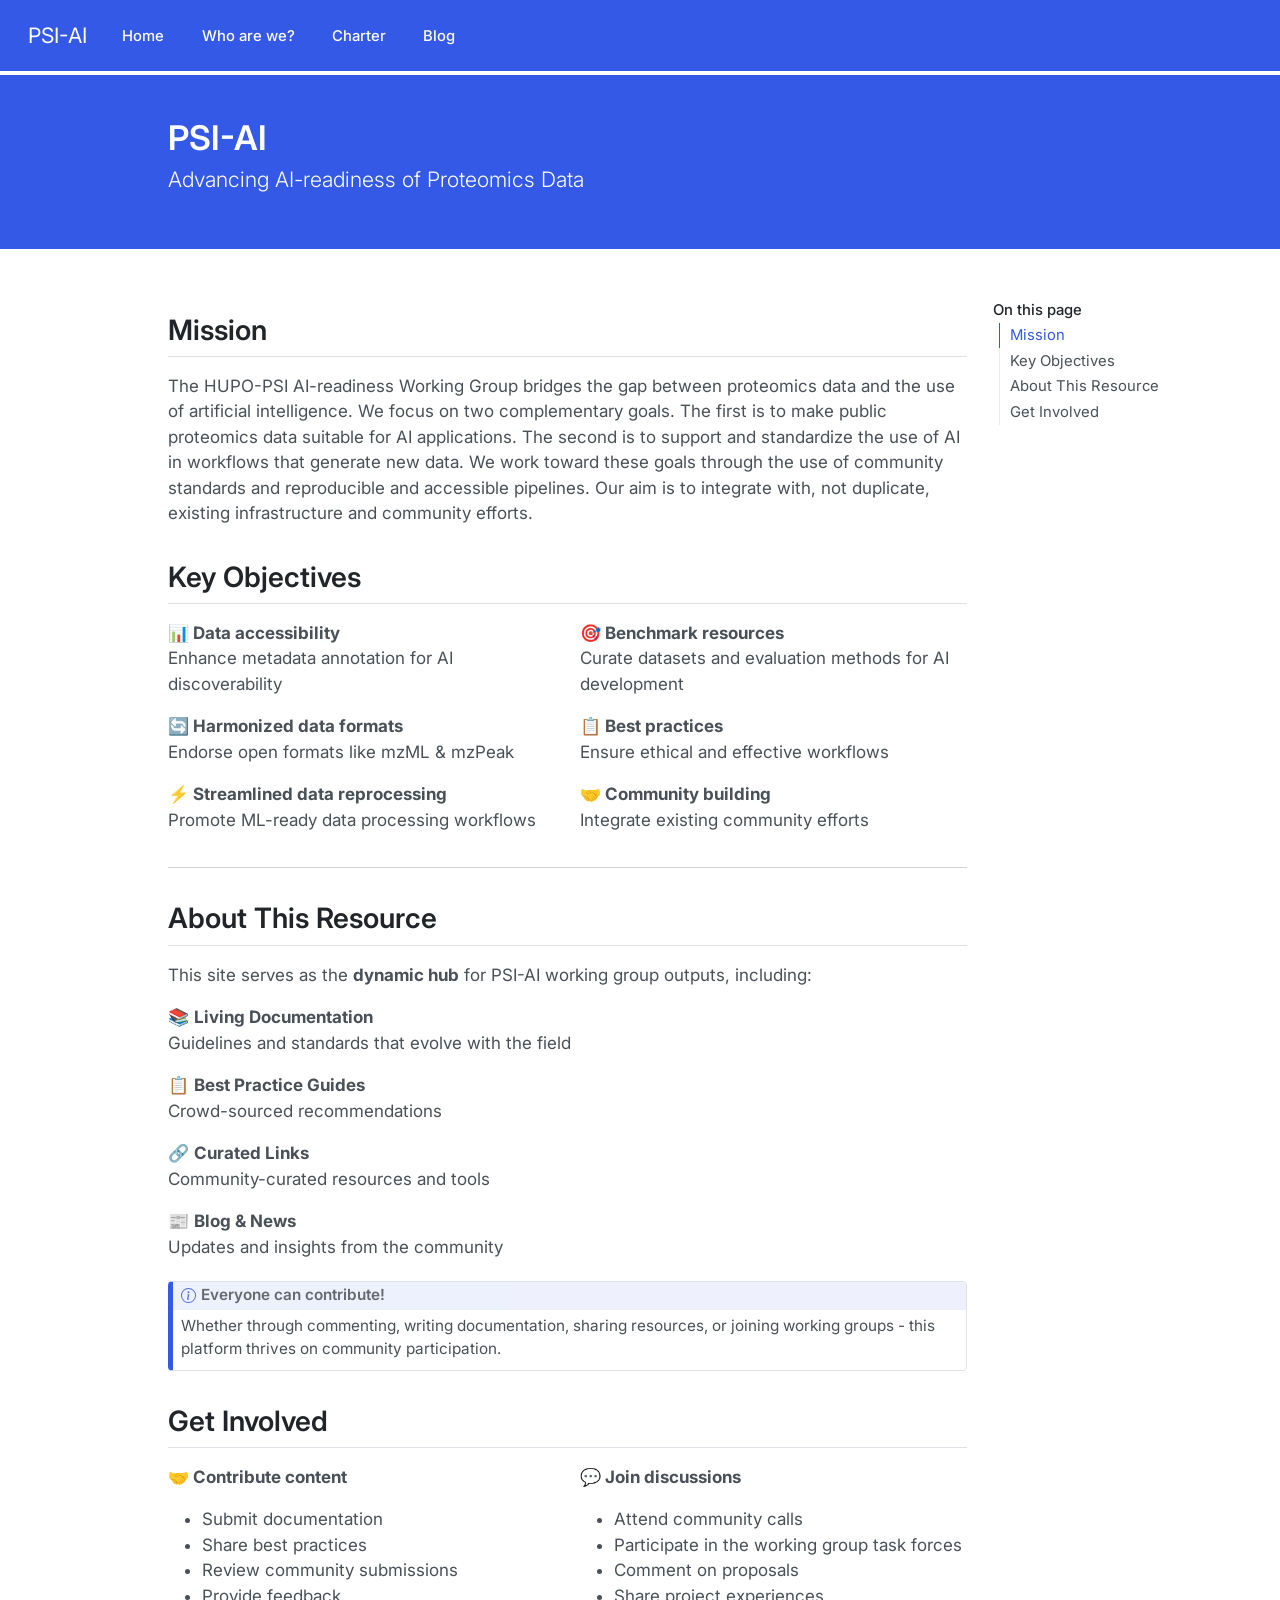
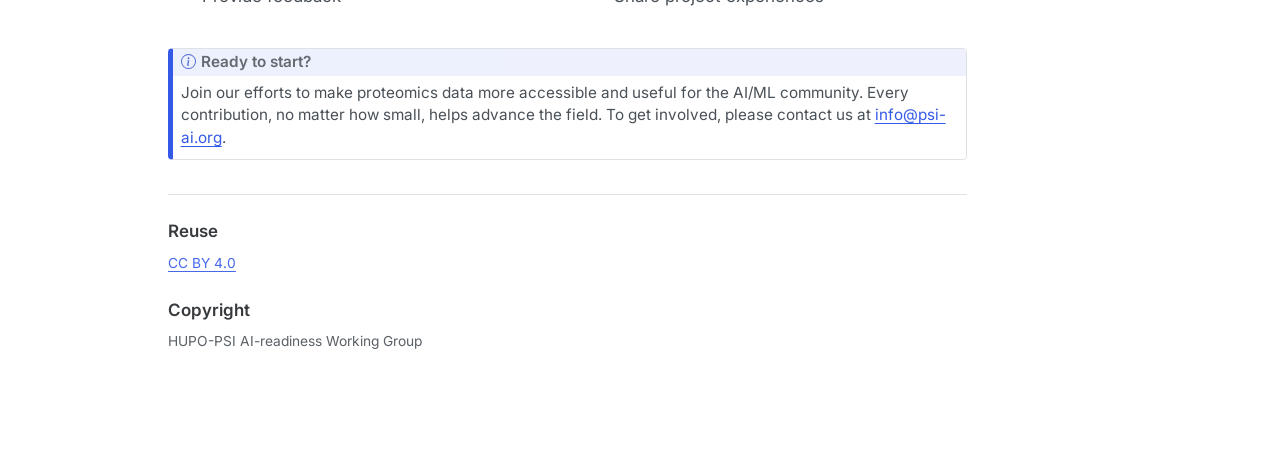
==== index.html @ 2af1bf8b "Built site for gh-pages" ====
<!DOCTYPE html>
<html xmlns="http://www.w3.org/1999/xhtml" lang="en-US" xml:lang="en-US" dir="ltr"><head>

<meta charset="utf-8">
<meta name="generator" content="quarto-1.8.27">

<meta name="viewport" content="width=device-width, initial-scale=1.0, user-scalable=yes">


<title>PSI-AI</title>
<style>
code{white-space: pre-wrap;}
span.smallcaps{font-variant: small-caps;}
div.columns{display: flex; gap: min(4vw, 1.5em);}
div.column{flex: auto; overflow-x: auto;}
div.hanging-indent{margin-left: 1.5em; text-indent: -1.5em;}
ul.task-list{list-style: none;}
ul.task-list li input[type="checkbox"] {
  width: 0.8em;
  margin: 0 0.8em 0.2em -1em; /* quarto-specific, see https://github.com/quarto-dev/quarto-cli/issues/4556 */ 
  vertical-align: middle;
}
</style>


<script src="site_libs/quarto-nav/quarto-nav.js"></script>
<script src="site_libs/quarto-nav/headroom.min.js"></script>
<script src="site_libs/clipboard/clipboard.min.js"></script>
<script src="site_libs/quarto-search/autocomplete.umd.js"></script>
<script src="site_libs/quarto-search/fuse.min.js"></script>
<script src="site_libs/quarto-search/quarto-search.js"></script>
<meta name="quarto:offset" content="./">
<script src="site_libs/quarto-html/quarto.js" type="module"></script>
<script src="site_libs/quarto-html/tabsets/tabsets.js" type="module"></script>
<script src="site_libs/quarto-html/axe/axe-check.js" type="module"></script>
<script src="site_libs/quarto-html/popper.min.js"></script>
<script src="site_libs/quarto-html/tippy.umd.min.js"></script>
<script src="site_libs/quarto-html/anchor.min.js"></script>
<link href="site_libs/quarto-html/tippy.css" rel="stylesheet">
<link href="site_libs/quarto-html/quarto-syntax-highlighting-ed96de9b727972fe78a7b5d16c58bf87.css" rel="stylesheet" id="quarto-text-highlighting-styles">
<script src="site_libs/bootstrap/bootstrap.min.js"></script>
<link href="site_libs/bootstrap/bootstrap-icons.css" rel="stylesheet">
<link href="site_libs/bootstrap/bootstrap-d42b789bfe4379c020f43340d7c5bf08.min.css" rel="stylesheet" append-hash="true" id="quarto-bootstrap" data-mode="light">
<script id="quarto-search-options" type="application/json">{
  "location": "navbar",
  "copy-button": false,
  "collapse-after": 3,
  "panel-placement": "end",
  "type": "overlay",
  "limit": 50,
  "keyboard-shortcut": [
    "f",
    "/",
    "s"
  ],
  "show-item-context": false,
  "language": {
    "search-no-results-text": "No results",
    "search-matching-documents-text": "matching documents",
    "search-copy-link-title": "Copy link to search",
    "search-hide-matches-text": "Hide additional matches",
    "search-more-match-text": "more match in this document",
    "search-more-matches-text": "more matches in this document",
    "search-clear-button-title": "Clear",
    "search-text-placeholder": "",
    "search-detached-cancel-button-title": "Cancel",
    "search-submit-button-title": "Submit",
    "search-label": "Search"
  }
}</script>
<style>html{ scroll-behavior: smooth; }</style>
<script defer="" src="https://umami.compomics.com/script.js" data-website-id="16eced73-6978-4fad-ad98-ce3940e1f935"></script>


<link rel="stylesheet" href="styles.css">
<meta property="og:title" content="PSI-AI">
<meta property="og:description" content="Advancing AI-readiness of Proteomics Data">
<meta property="og:site_name" content="PSI-AI">
<meta property="og:locale" content="en_US">
</head>

<body class="nav-fixed quarto-light">

<div id="quarto-search-results"></div>
  <header id="quarto-header" class="headroom fixed-top quarto-banner">
    <nav class="navbar navbar-expand-lg " data-bs-theme="dark">
      <div class="navbar-container container-fluid">
      <div class="navbar-brand-container mx-auto">
    <a class="navbar-brand" href="./index.html">
    <span class="navbar-title">PSI-AI</span>
    </a>
  </div>
            <div id="quarto-search" class="" title="Search"></div>
          <button class="navbar-toggler" type="button" data-bs-toggle="collapse" data-bs-target="#navbarCollapse" aria-controls="navbarCollapse" role="menu" aria-expanded="false" aria-label="Toggle navigation" onclick="if (window.quartoToggleHeadroom) { window.quartoToggleHeadroom(); }">
  <span class="navbar-toggler-icon"></span>
</button>
          <div class="collapse navbar-collapse" id="navbarCollapse">
            <ul class="navbar-nav navbar-nav-scroll me-auto">
  <li class="nav-item">
    <a class="nav-link active" href="./index.html" aria-current="page"> 
<span class="menu-text">Home</span></a>
  </li>  
  <li class="nav-item">
    <a class="nav-link" href="./who-are-we/index.html"> 
<span class="menu-text">Who are we?</span></a>
  </li>  
  <li class="nav-item">
    <a class="nav-link" href="./charter/index.html"> 
<span class="menu-text">Charter</span></a>
  </li>  
  <li class="nav-item">
    <a class="nav-link" href="./blog/index.html"> 
<span class="menu-text">Blog</span></a>
  </li>  
</ul>
          </div> <!-- /navcollapse -->
            <div class="quarto-navbar-tools">
</div>
      </div> <!-- /container-fluid -->
    </nav>
</header>
<!-- content -->
<header id="title-block-header" class="quarto-title-block default page-columns page-full">
  <div class="quarto-title-banner page-columns page-full">
    <div class="quarto-title column-body">
      <h1 class="title">PSI-AI</h1>
            <p class="subtitle lead">Advancing AI-readiness of Proteomics Data</p>
                      </div>
  </div>
    
  
  <div class="quarto-title-meta">

      
    
      
    </div>
    
  
  </header><div id="quarto-content" class="quarto-container page-columns page-rows-contents page-layout-article page-navbar">
<!-- sidebar -->
<!-- margin-sidebar -->
    <div id="quarto-margin-sidebar" class="sidebar margin-sidebar">
        <nav id="TOC" role="doc-toc" class="toc-active">
    <h2 id="toc-title">On this page</h2>
   
  <ul>
  <li><a href="#mission" id="toc-mission" class="nav-link active" data-scroll-target="#mission">Mission</a></li>
  <li><a href="#key-objectives" id="toc-key-objectives" class="nav-link" data-scroll-target="#key-objectives">Key Objectives</a></li>
  <li><a href="#about-this-resource" id="toc-about-this-resource" class="nav-link" data-scroll-target="#about-this-resource">About This Resource</a></li>
  <li><a href="#get-involved" id="toc-get-involved" class="nav-link" data-scroll-target="#get-involved">Get Involved</a></li>
  </ul>
</nav>
    </div>
<!-- main -->
<main class="content quarto-banner-title-block" id="quarto-document-content">





<section id="mission" class="level2">
<h2 class="anchored" data-anchor-id="mission">Mission</h2>
<p>The HUPO-PSI AI-readiness Working Group bridges the gap between proteomics data and the use of artificial intelligence. We focus on two complementary goals. The first is to make public proteomics data suitable for AI applications. The second is to support and standardize the use of AI in workflows that generate new data. We work toward these goals through the use of community standards and reproducible and accessible pipelines. Our aim is to integrate with, not duplicate, existing infrastructure and community efforts.</p>
</section>
<section id="key-objectives" class="level2">
<h2 class="anchored" data-anchor-id="key-objectives">Key Objectives</h2>
<div class="grid">
<div class="g-col-6">
<p><strong>📊 Data accessibility</strong><br> Enhance metadata annotation for AI discoverability</p>
<p><strong>🔄 Harmonized data formats</strong><br> Endorse open formats like mzML &amp; mzPeak</p>
<p><strong>⚡ Streamlined data reprocessing</strong><br> Promote ML-ready data processing workflows</p>
</div>
<div class="g-col-6">
<p><strong>🎯 Benchmark resources</strong><br> Curate datasets and evaluation methods for AI development</p>
<p><strong>📋 Best practices</strong><br> Ensure ethical and effective workflows</p>
<p><strong>🤝 Community building</strong><br> Integrate existing community efforts</p>
</div>
</div>
<hr>
</section>
<section id="about-this-resource" class="level2">
<h2 class="anchored" data-anchor-id="about-this-resource">About This Resource</h2>
<p>This site serves as the <strong>dynamic hub</strong> for PSI-AI working group outputs, including:</p>
<p>📚 <strong>Living Documentation</strong><br> Guidelines and standards that evolve with the field</p>
<p>📋 <strong>Best Practice Guides</strong><br> Crowd-sourced recommendations</p>
<p>🔗 <strong>Curated Links</strong><br> Community-curated resources and tools</p>
<p>📰 <strong>Blog &amp; News</strong><br> Updates and insights from the community</p>
<div class="callout callout-style-default callout-note callout-titled">
<div class="callout-header d-flex align-content-center">
<div class="callout-icon-container">
<i class="callout-icon"></i>
</div>
<div class="callout-title-container flex-fill">
<span class="screen-reader-only">Note</span>Everyone can contribute!
</div>
</div>
<div class="callout-body-container callout-body">
<p>Whether through commenting, writing documentation, sharing resources, or joining working groups - this platform thrives on community participation.</p>
</div>
</div>
</section>
<section id="get-involved" class="level2">
<h2 class="anchored" data-anchor-id="get-involved">Get Involved</h2>
<div class="grid">
<div class="g-col-6">
<p><strong>🤝 Contribute content</strong></p>
<ul>
<li>Submit documentation</li>
<li>Share best practices</li>
<li>Review community submissions</li>
<li>Provide feedback</li>
</ul>
</div>
<div class="g-col-6">
<p><strong>💬 Join discussions</strong></p>
<ul>
<li>Attend community calls</li>
<li>Participate in the working group task forces</li>
<li>Comment on proposals</li>
<li>Share project experiences</li>
</ul>
</div>
</div>
<div class="callout callout-style-default callout-note callout-titled">
<div class="callout-header d-flex align-content-center">
<div class="callout-icon-container">
<i class="callout-icon"></i>
</div>
<div class="callout-title-container flex-fill">
<span class="screen-reader-only">Note</span>Ready to start?
</div>
</div>
<div class="callout-body-container callout-body">
<p>Join our efforts to make proteomics data more accessible and useful for the AI/ML community. Every contribution, no matter how small, helps advance the field. To get involved, please contact us at <script type="text/javascript">
<!--
h='&#112;&#x73;&#x69;&#x2d;&#x61;&#x69;&#46;&#x6f;&#114;&#x67;';a='&#64;';n='&#x69;&#110;&#102;&#x6f;';e=n+a+h;
document.write('<a h'+'ref'+'="ma'+'ilto'+':'+e+'" clas'+'s="em' + 'ail">'+e+'<\/'+'a'+'>');
// -->
</script><noscript>info at psi-ai dot org</noscript>.</p>
</div>
</div>


</section>

<div id="quarto-appendix" class="default"><section class="quarto-appendix-contents" id="quarto-reuse"><h2 class="anchored quarto-appendix-heading">Reuse</h2><div class="quarto-appendix-contents"><div><a rel="license" href="https://creativecommons.org/licenses/by/4.0/deed.en_us">CC BY 4.0</a></div></div></section><section class="quarto-appendix-contents" id="quarto-copyright"><h2 class="anchored quarto-appendix-heading">Copyright</h2><div class="quarto-appendix-contents"><div>HUPO-PSI AI-readiness Working Group</div></div></section></div></main> <!-- /main -->
<script id="quarto-html-after-body" type="application/javascript">
  window.document.addEventListener("DOMContentLoaded", function (event) {
    const icon = "";
    const anchorJS = new window.AnchorJS();
    anchorJS.options = {
      placement: 'right',
      icon: icon
    };
    anchorJS.add('.anchored');
    const isCodeAnnotation = (el) => {
      for (const clz of el.classList) {
        if (clz.startsWith('code-annotation-')) {                     
          return true;
        }
      }
      return false;
    }
    const onCopySuccess = function(e) {
      // button target
      const button = e.trigger;
      // don't keep focus
      button.blur();
      // flash "checked"
      button.classList.add('code-copy-button-checked');
      var currentTitle = button.getAttribute("title");
      button.setAttribute("title", "Copied!");
      let tooltip;
      if (window.bootstrap) {
        button.setAttribute("data-bs-toggle", "tooltip");
        button.setAttribute("data-bs-placement", "left");
        button.setAttribute("data-bs-title", "Copied!");
        tooltip = new bootstrap.Tooltip(button, 
          { trigger: "manual", 
            customClass: "code-copy-button-tooltip",
            offset: [0, -8]});
        tooltip.show();    
      }
      setTimeout(function() {
        if (tooltip) {
          tooltip.hide();
          button.removeAttribute("data-bs-title");
          button.removeAttribute("data-bs-toggle");
          button.removeAttribute("data-bs-placement");
        }
        button.setAttribute("title", currentTitle);
        button.classList.remove('code-copy-button-checked');
      }, 1000);
      // clear code selection
      e.clearSelection();
    }
    const getTextToCopy = function(trigger) {
      const outerScaffold = trigger.parentElement.cloneNode(true);
      const codeEl = outerScaffold.querySelector('code');
      for (const childEl of codeEl.children) {
        if (isCodeAnnotation(childEl)) {
          childEl.remove();
        }
      }
      return codeEl.innerText;
    }
    const clipboard = new window.ClipboardJS('.code-copy-button:not([data-in-quarto-modal])', {
      text: getTextToCopy
    });
    clipboard.on('success', onCopySuccess);
    if (window.document.getElementById('quarto-embedded-source-code-modal')) {
      const clipboardModal = new window.ClipboardJS('.code-copy-button[data-in-quarto-modal]', {
        text: getTextToCopy,
        container: window.document.getElementById('quarto-embedded-source-code-modal')
      });
      clipboardModal.on('success', onCopySuccess);
    }
      var localhostRegex = new RegExp(/^(?:http|https):\/\/localhost\:?[0-9]*\//);
      var mailtoRegex = new RegExp(/^mailto:/);
        var filterRegex = new RegExp("https:\/\/www\.psi-ai\.org");
      var isInternal = (href) => {
          return filterRegex.test(href) || localhostRegex.test(href) || mailtoRegex.test(href);
      }
      // Inspect non-navigation links and adorn them if external
     var links = window.document.querySelectorAll('a[href]:not(.nav-link):not(.navbar-brand):not(.toc-action):not(.sidebar-link):not(.sidebar-item-toggle):not(.pagination-link):not(.no-external):not([aria-hidden]):not(.dropdown-item):not(.quarto-navigation-tool):not(.about-link)');
      for (var i=0; i<links.length; i++) {
        const link = links[i];
        if (!isInternal(link.href)) {
          // undo the damage that might have been done by quarto-nav.js in the case of
          // links that we want to consider external
          if (link.dataset.originalHref !== undefined) {
            link.href = link.dataset.originalHref;
          }
            // target, if specified
            link.setAttribute("target", "_blank");
            if (link.getAttribute("rel") === null) {
              link.setAttribute("rel", "noopener");
            }
        }
      }
    function tippyHover(el, contentFn, onTriggerFn, onUntriggerFn) {
      const config = {
        allowHTML: true,
        maxWidth: 500,
        delay: 100,
        arrow: false,
        appendTo: function(el) {
            return el.parentElement;
        },
        interactive: true,
        interactiveBorder: 10,
        theme: 'quarto',
        placement: 'bottom-start',
      };
      if (contentFn) {
        config.content = contentFn;
      }
      if (onTriggerFn) {
        config.onTrigger = onTriggerFn;
      }
      if (onUntriggerFn) {
        config.onUntrigger = onUntriggerFn;
      }
      window.tippy(el, config); 
    }
    const noterefs = window.document.querySelectorAll('a[role="doc-noteref"]');
    for (var i=0; i<noterefs.length; i++) {
      const ref = noterefs[i];
      tippyHover(ref, function() {
        // use id or data attribute instead here
        let href = ref.getAttribute('data-footnote-href') || ref.getAttribute('href');
        try { href = new URL(href).hash; } catch {}
        const id = href.replace(/^#\/?/, "");
        const note = window.document.getElementById(id);
        if (note) {
          return note.innerHTML;
        } else {
          return "";
        }
      });
    }
    const xrefs = window.document.querySelectorAll('a.quarto-xref');
    const processXRef = (id, note) => {
      // Strip column container classes
      const stripColumnClz = (el) => {
        el.classList.remove("page-full", "page-columns");
        if (el.children) {
          for (const child of el.children) {
            stripColumnClz(child);
          }
        }
      }
      stripColumnClz(note)
      if (id === null || id.startsWith('sec-')) {
        // Special case sections, only their first couple elements
        const container = document.createElement("div");
        if (note.children && note.children.length > 2) {
          container.appendChild(note.children[0].cloneNode(true));
          for (let i = 1; i < note.children.length; i++) {
            const child = note.children[i];
            if (child.tagName === "P" && child.innerText === "") {
              continue;
            } else {
              container.appendChild(child.cloneNode(true));
              break;
            }
          }
          if (window.Quarto?.typesetMath) {
            window.Quarto.typesetMath(container);
          }
          return container.innerHTML
        } else {
          if (window.Quarto?.typesetMath) {
            window.Quarto.typesetMath(note);
          }
          return note.innerHTML;
        }
      } else {
        // Remove any anchor links if they are present
        const anchorLink = note.querySelector('a.anchorjs-link');
        if (anchorLink) {
          anchorLink.remove();
        }
        if (window.Quarto?.typesetMath) {
          window.Quarto.typesetMath(note);
        }
        if (note.classList.contains("callout")) {
          return note.outerHTML;
        } else {
          return note.innerHTML;
        }
      }
    }
    for (var i=0; i<xrefs.length; i++) {
      const xref = xrefs[i];
      tippyHover(xref, undefined, function(instance) {
        instance.disable();
        let url = xref.getAttribute('href');
        let hash = undefined; 
        if (url.startsWith('#')) {
          hash = url;
        } else {
          try { hash = new URL(url).hash; } catch {}
        }
        if (hash) {
          const id = hash.replace(/^#\/?/, "");
          const note = window.document.getElementById(id);
          if (note !== null) {
            try {
              const html = processXRef(id, note.cloneNode(true));
              instance.setContent(html);
            } finally {
              instance.enable();
              instance.show();
            }
          } else {
            // See if we can fetch this
            fetch(url.split('#')[0])
            .then(res => res.text())
            .then(html => {
              const parser = new DOMParser();
              const htmlDoc = parser.parseFromString(html, "text/html");
              const note = htmlDoc.getElementById(id);
              if (note !== null) {
                const html = processXRef(id, note);
                instance.setContent(html);
              } 
            }).finally(() => {
              instance.enable();
              instance.show();
            });
          }
        } else {
          // See if we can fetch a full url (with no hash to target)
          // This is a special case and we should probably do some content thinning / targeting
          fetch(url)
          .then(res => res.text())
          .then(html => {
            const parser = new DOMParser();
            const htmlDoc = parser.parseFromString(html, "text/html");
            const note = htmlDoc.querySelector('main.content');
            if (note !== null) {
              // This should only happen for chapter cross references
              // (since there is no id in the URL)
              // remove the first header
              if (note.children.length > 0 && note.children[0].tagName === "HEADER") {
                note.children[0].remove();
              }
              const html = processXRef(null, note);
              instance.setContent(html);
            } 
          }).finally(() => {
            instance.enable();
            instance.show();
          });
        }
      }, function(instance) {
      });
    }
        let selectedAnnoteEl;
        const selectorForAnnotation = ( cell, annotation) => {
          let cellAttr = 'data-code-cell="' + cell + '"';
          let lineAttr = 'data-code-annotation="' +  annotation + '"';
          const selector = 'span[' + cellAttr + '][' + lineAttr + ']';
          return selector;
        }
        const selectCodeLines = (annoteEl) => {
          const doc = window.document;
          const targetCell = annoteEl.getAttribute("data-target-cell");
          const targetAnnotation = annoteEl.getAttribute("data-target-annotation");
          const annoteSpan = window.document.querySelector(selectorForAnnotation(targetCell, targetAnnotation));
          const lines = annoteSpan.getAttribute("data-code-lines").split(",");
          const lineIds = lines.map((line) => {
            return targetCell + "-" + line;
          })
          let top = null;
          let height = null;
          let parent = null;
          if (lineIds.length > 0) {
              //compute the position of the single el (top and bottom and make a div)
              const el = window.document.getElementById(lineIds[0]);
              top = el.offsetTop;
              height = el.offsetHeight;
              parent = el.parentElement.parentElement;
            if (lineIds.length > 1) {
              const lastEl = window.document.getElementById(lineIds[lineIds.length - 1]);
              const bottom = lastEl.offsetTop + lastEl.offsetHeight;
              height = bottom - top;
            }
            if (top !== null && height !== null && parent !== null) {
              // cook up a div (if necessary) and position it 
              let div = window.document.getElementById("code-annotation-line-highlight");
              if (div === null) {
                div = window.document.createElement("div");
                div.setAttribute("id", "code-annotation-line-highlight");
                div.style.position = 'absolute';
                parent.appendChild(div);
              }
              div.style.top = top - 2 + "px";
              div.style.height = height + 4 + "px";
              div.style.left = 0;
              let gutterDiv = window.document.getElementById("code-annotation-line-highlight-gutter");
              if (gutterDiv === null) {
                gutterDiv = window.document.createElement("div");
                gutterDiv.setAttribute("id", "code-annotation-line-highlight-gutter");
                gutterDiv.style.position = 'absolute';
                const codeCell = window.document.getElementById(targetCell);
                const gutter = codeCell.querySelector('.code-annotation-gutter');
                gutter.appendChild(gutterDiv);
              }
              gutterDiv.style.top = top - 2 + "px";
              gutterDiv.style.height = height + 4 + "px";
            }
            selectedAnnoteEl = annoteEl;
          }
        };
        const unselectCodeLines = () => {
          const elementsIds = ["code-annotation-line-highlight", "code-annotation-line-highlight-gutter"];
          elementsIds.forEach((elId) => {
            const div = window.document.getElementById(elId);
            if (div) {
              div.remove();
            }
          });
          selectedAnnoteEl = undefined;
        };
          // Handle positioning of the toggle
      window.addEventListener(
        "resize",
        throttle(() => {
          elRect = undefined;
          if (selectedAnnoteEl) {
            selectCodeLines(selectedAnnoteEl);
          }
        }, 10)
      );
      function throttle(fn, ms) {
      let throttle = false;
      let timer;
        return (...args) => {
          if(!throttle) { // first call gets through
              fn.apply(this, args);
              throttle = true;
          } else { // all the others get throttled
              if(timer) clearTimeout(timer); // cancel #2
              timer = setTimeout(() => {
                fn.apply(this, args);
                timer = throttle = false;
              }, ms);
          }
        };
      }
        // Attach click handler to the DT
        const annoteDls = window.document.querySelectorAll('dt[data-target-cell]');
        for (const annoteDlNode of annoteDls) {
          annoteDlNode.addEventListener('click', (event) => {
            const clickedEl = event.target;
            if (clickedEl !== selectedAnnoteEl) {
              unselectCodeLines();
              const activeEl = window.document.querySelector('dt[data-target-cell].code-annotation-active');
              if (activeEl) {
                activeEl.classList.remove('code-annotation-active');
              }
              selectCodeLines(clickedEl);
              clickedEl.classList.add('code-annotation-active');
            } else {
              // Unselect the line
              unselectCodeLines();
              clickedEl.classList.remove('code-annotation-active');
            }
          });
        }
    const findCites = (el) => {
      const parentEl = el.parentElement;
      if (parentEl) {
        const cites = parentEl.dataset.cites;
        if (cites) {
          return {
            el,
            cites: cites.split(' ')
          };
        } else {
          return findCites(el.parentElement)
        }
      } else {
        return undefined;
      }
    };
    var bibliorefs = window.document.querySelectorAll('a[role="doc-biblioref"]');
    for (var i=0; i<bibliorefs.length; i++) {
      const ref = bibliorefs[i];
      const citeInfo = findCites(ref);
      if (citeInfo) {
        tippyHover(citeInfo.el, function() {
          var popup = window.document.createElement('div');
          citeInfo.cites.forEach(function(cite) {
            var citeDiv = window.document.createElement('div');
            citeDiv.classList.add('hanging-indent');
            citeDiv.classList.add('csl-entry');
            var biblioDiv = window.document.getElementById('ref-' + cite);
            if (biblioDiv) {
              citeDiv.innerHTML = biblioDiv.innerHTML;
            }
            popup.appendChild(citeDiv);
          });
          return popup.innerHTML;
        });
      }
    }
  });
  </script>
</div> <!-- /content -->




<script src="site_libs/quarto-html/zenscroll-min.js"></script>
</body></html>
---- site_libs/quarto-html/tippy.css ----
.tippy-box[data-animation=fade][data-state=hidden]{opacity:0}[data-tippy-root]{max-width:calc(100vw - 10px)}.tippy-box{position:relative;background-color:#333;color:#fff;border-radius:4px;font-size:14px;line-height:1.4;white-space:normal;outline:0;transition-property:transform,visibility,opacity}.tippy-box[data-placement^=top]>.tippy-arrow{bottom:0}.tippy-box[data-placement^=top]>.tippy-arrow:before{bottom:-7px;left:0;border-width:8px 8px 0;border-top-color:initial;transform-origin:center top}.tippy-box[data-placement^=bottom]>.tippy-arrow{top:0}.tippy-box[data-placement^=bottom]>.tippy-arrow:before{top:-7px;left:0;border-width:0 8px 8px;border-bottom-color:initial;transform-origin:center bottom}.tippy-box[data-placement^=left]>.tippy-arrow{right:0}.tippy-box[data-placement^=left]>.tippy-arrow:before{border-width:8px 0 8px 8px;border-left-color:initial;right:-7px;transform-origin:center left}.tippy-box[data-placement^=right]>.tippy-arrow{left:0}.tippy-box[data-placement^=right]>.tippy-arrow:before{left:-7px;border-width:8px 8px 8px 0;border-right-color:initial;transform-origin:center right}.tippy-box[data-inertia][data-state=visible]{transition-timing-function:cubic-bezier(.54,1.5,.38,1.11)}.tippy-arrow{width:16px;height:16px;color:#333}.tippy-arrow:before{content:"";position:absolute;border-color:transparent;border-style:solid}.tippy-content{position:relative;padding:5px 9px;z-index:1}
---- site_libs/quarto-html/quarto-syntax-highlighting-ed96de9b727972fe78a7b5d16c58bf87.css ----
/* quarto syntax highlight colors */
:root {
  --quarto-hl-ot-color: #003B4F;
  --quarto-hl-at-color: #657422;
  --quarto-hl-ss-color: #20794D;
  --quarto-hl-an-color: #5E5E5E;
  --quarto-hl-fu-color: #4758AB;
  --quarto-hl-st-color: #20794D;
  --quarto-hl-cf-color: #003B4F;
  --quarto-hl-op-color: #5E5E5E;
  --quarto-hl-er-color: #AD0000;
  --quarto-hl-bn-color: #AD0000;
  --quarto-hl-al-color: #AD0000;
  --quarto-hl-va-color: #111111;
  --quarto-hl-bu-color: inherit;
  --quarto-hl-ex-color: inherit;
  --quarto-hl-pp-color: #AD0000;
  --quarto-hl-in-color: #5E5E5E;
  --quarto-hl-vs-color: #20794D;
  --quarto-hl-wa-color: #5E5E5E;
  --quarto-hl-do-color: #5E5E5E;
  --quarto-hl-im-color: #00769E;
  --quarto-hl-ch-color: #20794D;
  --quarto-hl-dt-color: #AD0000;
  --quarto-hl-fl-color: #AD0000;
  --quarto-hl-co-color: #5E5E5E;
  --quarto-hl-cv-color: #5E5E5E;
  --quarto-hl-cn-color: #8f5902;
  --quarto-hl-sc-color: #5E5E5E;
  --quarto-hl-dv-color: #AD0000;
  --quarto-hl-kw-color: #003B4F;
}

/* other quarto variables */
:root {
  --quarto-font-monospace: SFMono-Regular, Menlo, Monaco, Consolas, "Liberation Mono", "Courier New", monospace;
}

/* syntax highlight based on Pandoc's rules */
pre > code.sourceCode > span {
  color: #003B4F;
}

code.sourceCode > span {
  color: #003B4F;
}

div.sourceCode,
div.sourceCode pre.sourceCode {
  color: #003B4F;
}

/* Normal */
code span {
  color: #003B4F;
}

/* Alert */
code span.al {
  color: #AD0000;
  font-style: inherit;
}

/* Annotation */
code span.an {
  color: #5E5E5E;
  font-style: inherit;
}

/* Attribute */
code span.at {
  color: #657422;
  font-style: inherit;
}

/* BaseN */
code span.bn {
  color: #AD0000;
  font-style: inherit;
}

/* BuiltIn */
code span.bu {
  font-style: inherit;
}

/* ControlFlow */
code span.cf {
  color: #003B4F;
  font-weight: bold;
  font-style: inherit;
}

/* Char */
code span.ch {
  color: #20794D;
  font-style: inherit;
}

/* Constant */
code span.cn {
  color: #8f5902;
  font-style: inherit;
}

/* Comment */
code span.co {
  color: #5E5E5E;
  font-style: inherit;
}

/* CommentVar */
code span.cv {
  color: #5E5E5E;
  font-style: italic;
}

/* Documentation */
code span.do {
  color: #5E5E5E;
  font-style: italic;
}

/* DataType */
code span.dt {
  color: #AD0000;
  font-style: inherit;
}

/* DecVal */
code span.dv {
  color: #AD0000;
  font-style: inherit;
}

/* Error */
code span.er {
  color: #AD0000;
  font-style: inherit;
}

/* Extension */
code span.ex {
  font-style: inherit;
}

/* Float */
code span.fl {
  color: #AD0000;
  font-style: inherit;
}

/* Function */
code span.fu {
  color: #4758AB;
  font-style: inherit;
}

/* Import */
code span.im {
  color: #00769E;
  font-style: inherit;
}

/* Information */
code span.in {
  color: #5E5E5E;
  font-style: inherit;
}

/* Keyword */
code span.kw {
  color: #003B4F;
  font-weight: bold;
  font-style: inherit;
}

/* Operator */
code span.op {
  color: #5E5E5E;
  font-style: inherit;
}

/* Other */
code span.ot {
  color: #003B4F;
  font-style: inherit;
}

/* Preprocessor */
code span.pp {
  color: #AD0000;
  font-style: inherit;
}

/* SpecialChar */
code span.sc {
  color: #5E5E5E;
  font-style: inherit;
}

/* SpecialString */
code span.ss {
  color: #20794D;
  font-style: inherit;
}

/* String */
code span.st {
  color: #20794D;
  font-style: inherit;
}

/* Variable */
code span.va {
  color: #111111;
  font-style: inherit;
}

/* VerbatimString */
code span.vs {
  color: #20794D;
  font-style: inherit;
}

/* Warning */
code span.wa {
  color: #5E5E5E;
  font-style: italic;
}

.prevent-inlining {
  content: "</";
}

/*# sourceMappingURL=0920dd6d7437995b8cdf7429764427b1.css.map */
---- styles.css ----
/* css styles */
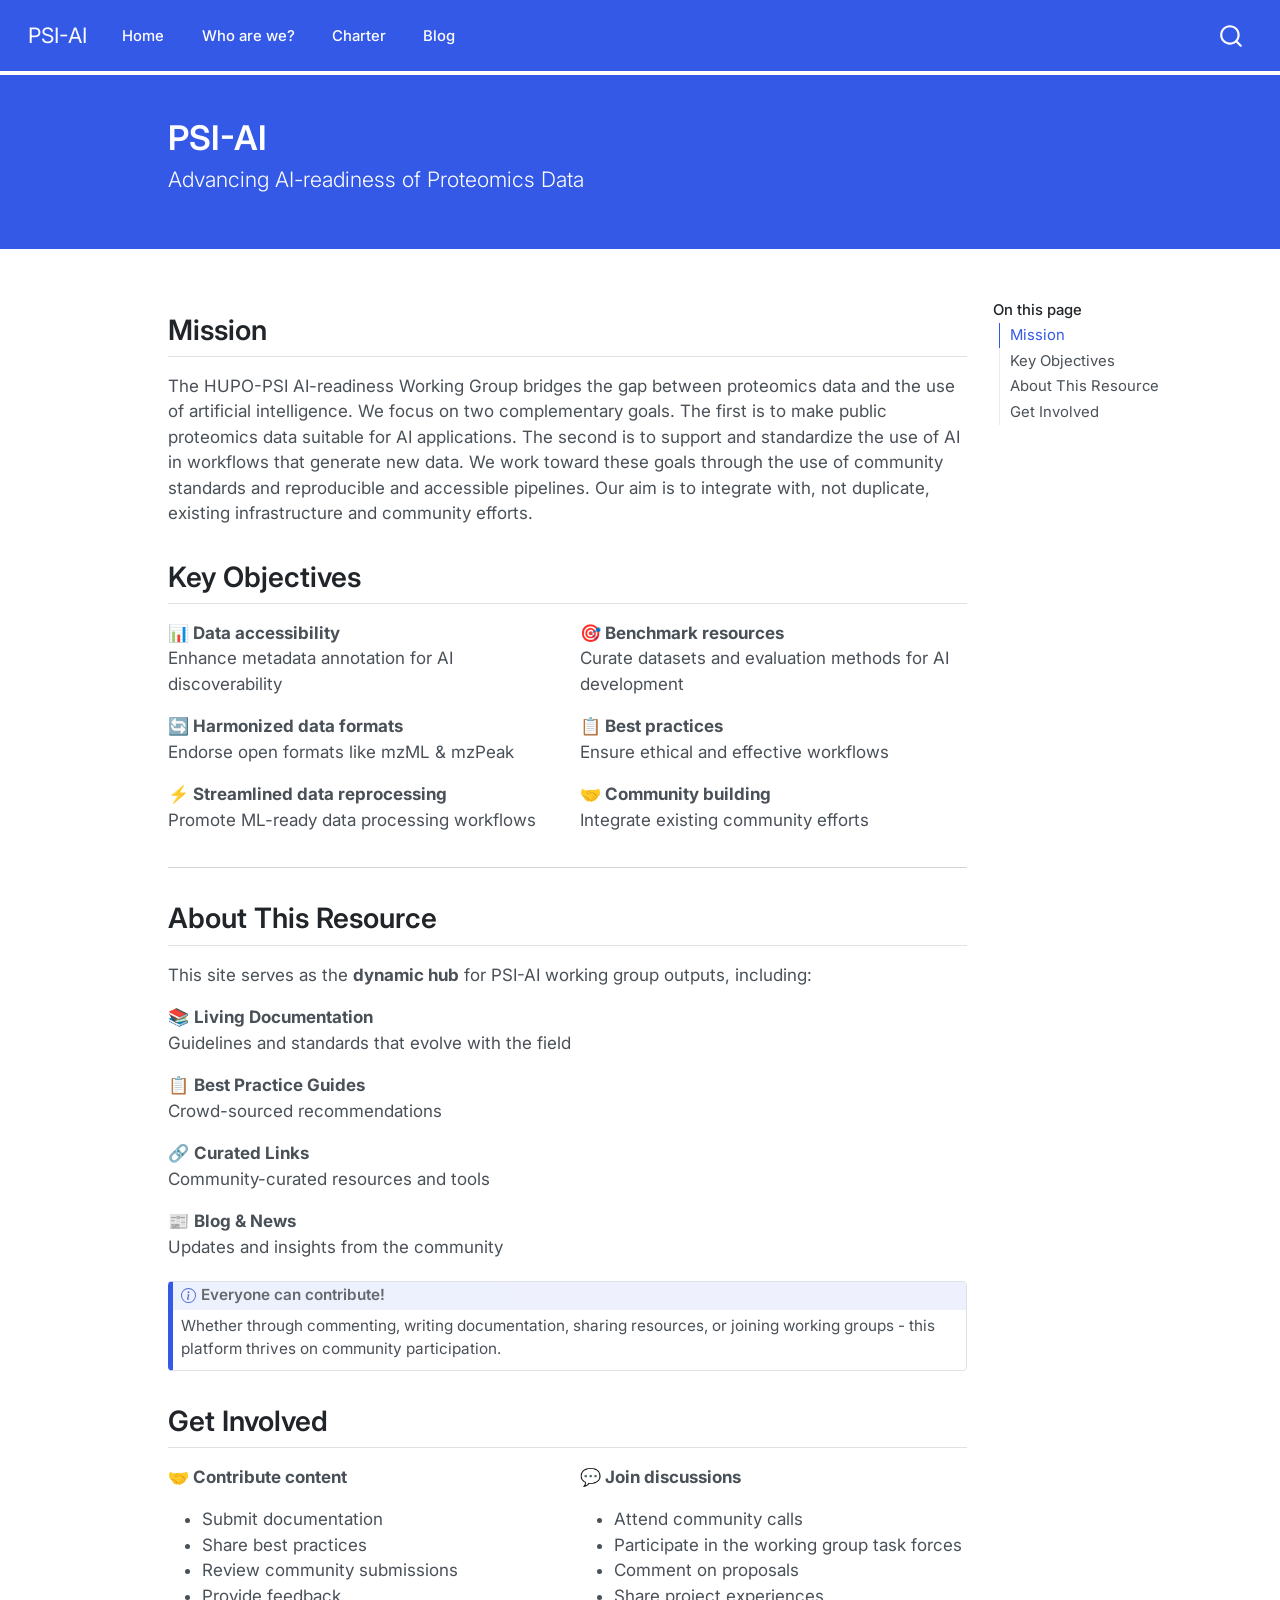
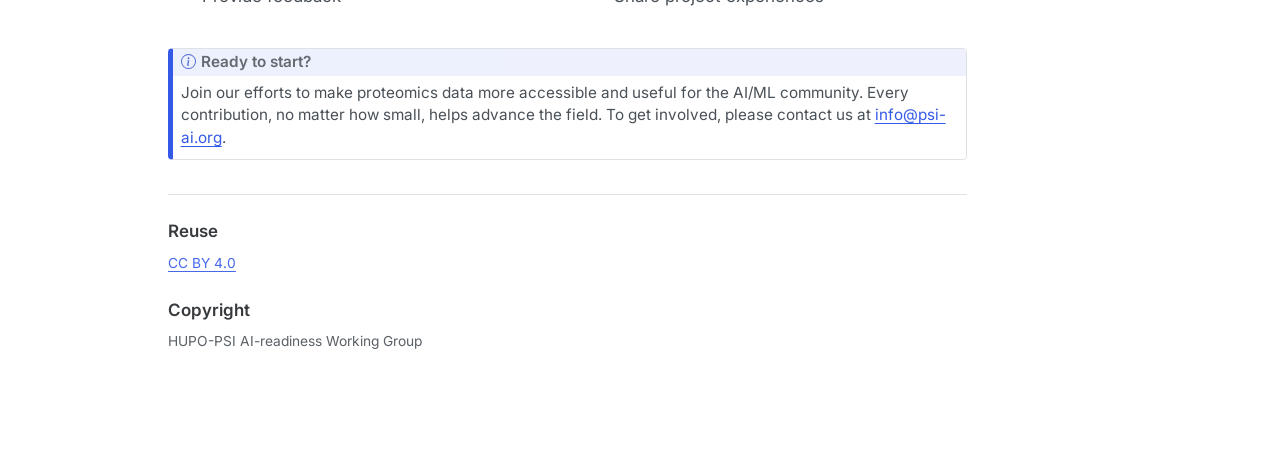
==== commit b59a4b7f: "Built site for gh-pages" ====
--- a/index.html
+++ b/index.html
@@ -2,13 +2,16 @@
 <html xmlns="http://www.w3.org/1999/xhtml" lang="en-US" xml:lang="en-US" dir="ltr"><head>
 
 <meta charset="utf-8">
-<meta name="generator" content="quarto-1.8.27">
+<meta name="generator" content="quarto-1.9.37">
 
 <meta name="viewport" content="width=device-width, initial-scale=1.0, user-scalable=yes">
 
 
 <title>PSI-AI</title>
 <style>
+/* Default styles provided by pandoc.
+** See https://pandoc.org/MANUAL.html#variables-for-html for config info.
+*/
 code{white-space: pre-wrap;}
 span.smallcaps{font-variant: small-caps;}
 div.columns{display: flex; gap: min(4vw, 1.5em);}
@@ -32,15 +35,14 @@
 <meta name="quarto:offset" content="./">
 <script src="site_libs/quarto-html/quarto.js" type="module"></script>
 <script src="site_libs/quarto-html/tabsets/tabsets.js" type="module"></script>
-<script src="site_libs/quarto-html/axe/axe-check.js" type="module"></script>
 <script src="site_libs/quarto-html/popper.min.js"></script>
 <script src="site_libs/quarto-html/tippy.umd.min.js"></script>
 <script src="site_libs/quarto-html/anchor.min.js"></script>
 <link href="site_libs/quarto-html/tippy.css" rel="stylesheet">
-<link href="site_libs/quarto-html/quarto-syntax-highlighting-ed96de9b727972fe78a7b5d16c58bf87.css" rel="stylesheet" id="quarto-text-highlighting-styles">
+<link href="site_libs/quarto-html/quarto-syntax-highlighting-7f8f88aac4f3542376d5c11b86a4c14d.css" rel="stylesheet" id="quarto-text-highlighting-styles">
 <script src="site_libs/bootstrap/bootstrap.min.js"></script>
 <link href="site_libs/bootstrap/bootstrap-icons.css" rel="stylesheet">
-<link href="site_libs/bootstrap/bootstrap-d42b789bfe4379c020f43340d7c5bf08.min.css" rel="stylesheet" append-hash="true" id="quarto-bootstrap" data-mode="light">
+<link href="site_libs/bootstrap/bootstrap-72878f5062ac77525eff4f3f040d9d1c.min.css" rel="stylesheet" append-hash="true" id="quarto-bootstrap" data-mode="light">
 <script id="quarto-search-options" type="application/json">{
   "location": "navbar",
   "copy-button": false,
--- a/site_libs/quarto-html/quarto-syntax-highlighting-7f8f88aac4f3542376d5c11b86a4c14d.css
+++ b/site_libs/quarto-html/quarto-syntax-highlighting-7f8f88aac4f3542376d5c11b86a4c14d.css
@@ -0,0 +1,236 @@
+/* quarto syntax highlight colors */
+:root {
+  --quarto-hl-ot-color: #003B4F;
+  --quarto-hl-at-color: #657422;
+  --quarto-hl-ss-color: #20794D;
+  --quarto-hl-an-color: #5E5E5E;
+  --quarto-hl-fu-color: #4758AB;
+  --quarto-hl-st-color: #20794D;
+  --quarto-hl-cf-color: #003B4F;
+  --quarto-hl-op-color: #5E5E5E;
+  --quarto-hl-er-color: #AD0000;
+  --quarto-hl-bn-color: #AD0000;
+  --quarto-hl-al-color: #AD0000;
+  --quarto-hl-va-color: #111111;
+  --quarto-hl-bu-color: inherit;
+  --quarto-hl-ex-color: inherit;
+  --quarto-hl-pp-color: #AD0000;
+  --quarto-hl-in-color: #5E5E5E;
+  --quarto-hl-vs-color: #20794D;
+  --quarto-hl-wa-color: #5E5E5E;
+  --quarto-hl-do-color: #5E5E5E;
+  --quarto-hl-im-color: #00769E;
+  --quarto-hl-ch-color: #20794D;
+  --quarto-hl-dt-color: #AD0000;
+  --quarto-hl-fl-color: #AD0000;
+  --quarto-hl-co-color: #5E5E5E;
+  --quarto-hl-cv-color: #5E5E5E;
+  --quarto-hl-cn-color: #8f5902;
+  --quarto-hl-sc-color: #5E5E5E;
+  --quarto-hl-dv-color: #AD0000;
+  --quarto-hl-kw-color: #003B4F;
+}
+
+/* other quarto variables */
+:root {
+  --quarto-font-monospace: SFMono-Regular, Menlo, Monaco, Consolas, "Liberation Mono", "Courier New", monospace;
+}
+
+/* syntax highlight based on Pandoc's rules */
+pre > code.sourceCode > span {
+  color: #003B4F;
+}
+
+code.sourceCode > span {
+  color: #003B4F;
+}
+
+div.sourceCode,
+div.sourceCode pre.sourceCode {
+  color: #003B4F;
+}
+
+/* Normal */
+code span {
+  color: #003B4F;
+}
+
+/* Alert */
+code span.al {
+  color: #AD0000;
+  font-style: inherit;
+}
+
+/* Annotation */
+code span.an {
+  color: #5E5E5E;
+  font-style: inherit;
+}
+
+/* Attribute */
+code span.at {
+  color: #657422;
+  font-style: inherit;
+}
+
+/* BaseN */
+code span.bn {
+  color: #AD0000;
+  font-style: inherit;
+}
+
+/* BuiltIn */
+code span.bu {
+  font-style: inherit;
+}
+
+/* ControlFlow */
+code span.cf {
+  color: #003B4F;
+  font-weight: bold;
+  font-style: inherit;
+}
+
+/* Char */
+code span.ch {
+  color: #20794D;
+  font-style: inherit;
+}
+
+/* Constant */
+code span.cn {
+  color: #8f5902;
+  font-style: inherit;
+}
+
+/* Comment */
+code span.co {
+  color: #5E5E5E;
+  font-style: inherit;
+}
+
+/* CommentVar */
+code span.cv {
+  color: #5E5E5E;
+  font-style: italic;
+}
+
+/* Documentation */
+code span.do {
+  color: #5E5E5E;
+  font-style: italic;
+}
+
+/* DataType */
+code span.dt {
+  color: #AD0000;
+  font-style: inherit;
+}
+
+/* DecVal */
+code span.dv {
+  color: #AD0000;
+  font-style: inherit;
+}
+
+/* Error */
+code span.er {
+  color: #AD0000;
+  font-style: inherit;
+}
+
+/* Extension */
+code span.ex {
+  font-style: inherit;
+}
+
+/* Float */
+code span.fl {
+  color: #AD0000;
+  font-style: inherit;
+}
+
+/* Function */
+code span.fu {
+  color: #4758AB;
+  font-style: inherit;
+}
+
+/* Import */
+code span.im {
+  color: #00769E;
+  font-style: inherit;
+}
+
+/* Information */
+code span.in {
+  color: #5E5E5E;
+  font-style: inherit;
+}
+
+/* Keyword */
+code span.kw {
+  color: #003B4F;
+  font-weight: bold;
+  font-style: inherit;
+}
+
+/* Operator */
+code span.op {
+  color: #5E5E5E;
+  font-style: inherit;
+}
+
+/* Other */
+code span.ot {
+  color: #003B4F;
+  font-style: inherit;
+}
+
+/* Preprocessor */
+code span.pp {
+  color: #AD0000;
+  font-style: inherit;
+}
+
+/* SpecialChar */
+code span.sc {
+  color: #5E5E5E;
+  font-style: inherit;
+}
+
+/* SpecialString */
+code span.ss {
+  color: #20794D;
+  font-style: inherit;
+}
+
+/* String */
+code span.st {
+  color: #20794D;
+  font-style: inherit;
+}
+
+/* Variable */
+code span.va {
+  color: #111111;
+  font-style: inherit;
+}
+
+/* VerbatimString */
+code span.vs {
+  color: #20794D;
+  font-style: inherit;
+}
+
+/* Warning */
+code span.wa {
+  color: #5E5E5E;
+  font-style: italic;
+}
+
+.prevent-inlining {
+  content: "</";
+}
+
+/*# sourceMappingURL=789ad8cd35626ba772517505b42a116e.css.map */
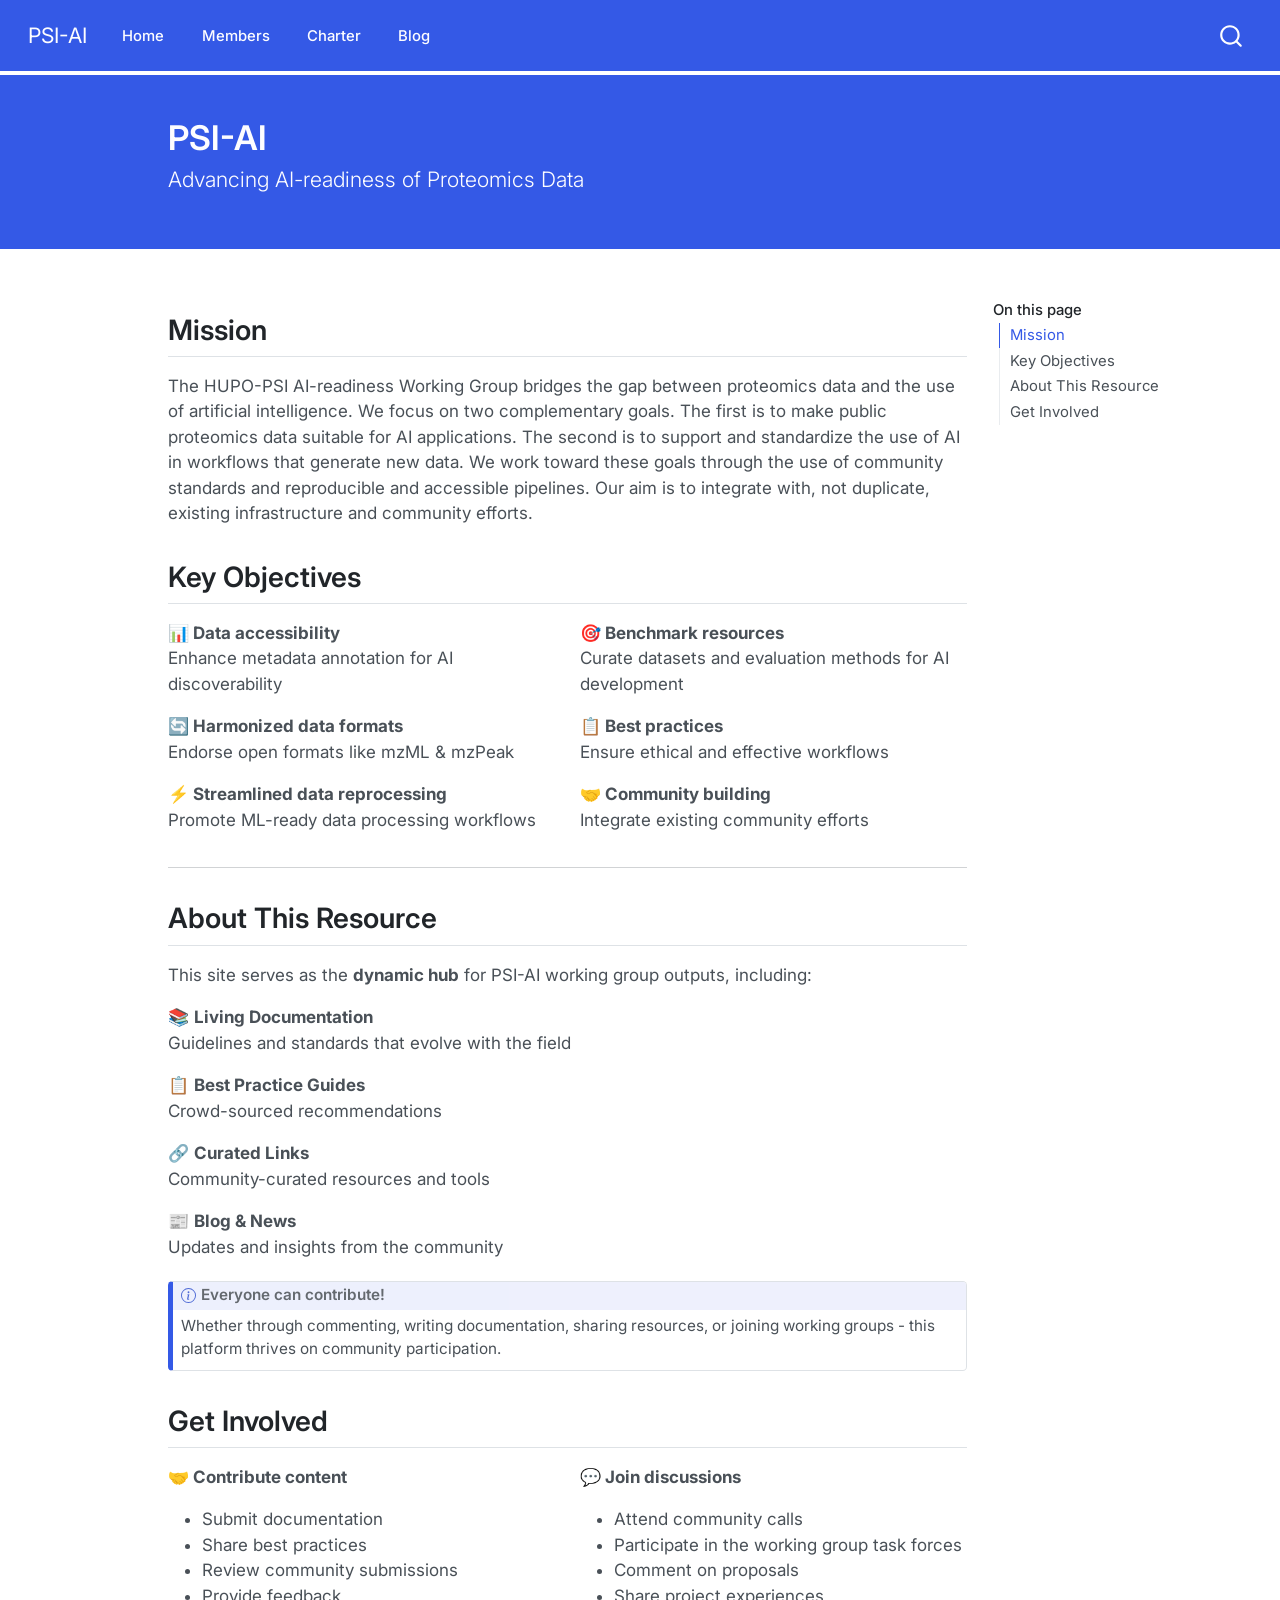
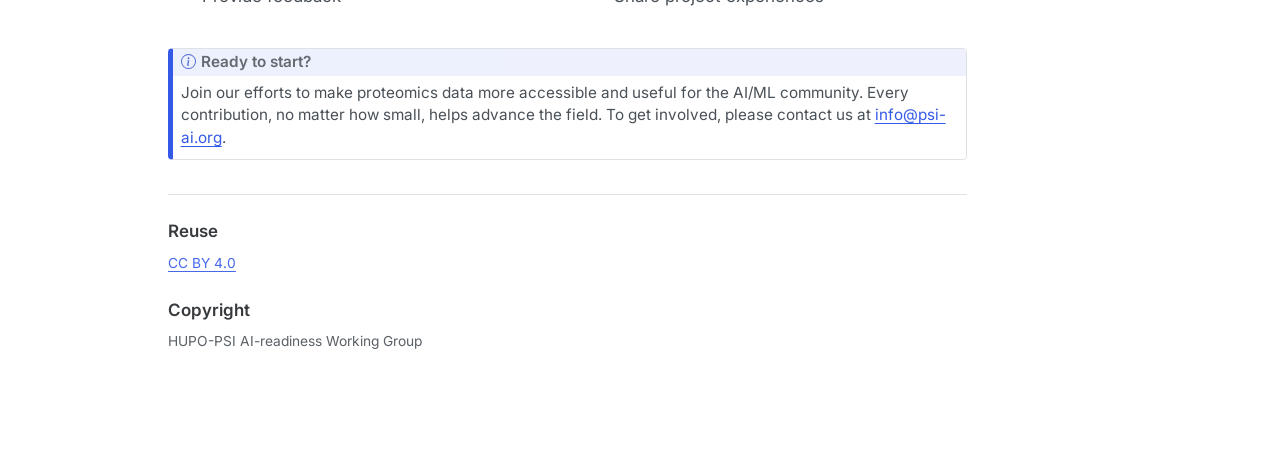
==== commit 8d4fad48: "Built site for gh-pages" ====
--- a/index.html
+++ b/index.html
@@ -103,8 +103,8 @@
 <span class="menu-text">Home</span></a>
   </li>  
   <li class="nav-item">
-    <a class="nav-link" href="./who-are-we/index.html"> 
-<span class="menu-text">Who are we?</span></a>
+    <a class="nav-link" href="./members/index.html"> 
+<span class="menu-text">Members</span></a>
   </li>  
   <li class="nav-item">
     <a class="nav-link" href="./charter/index.html"> 
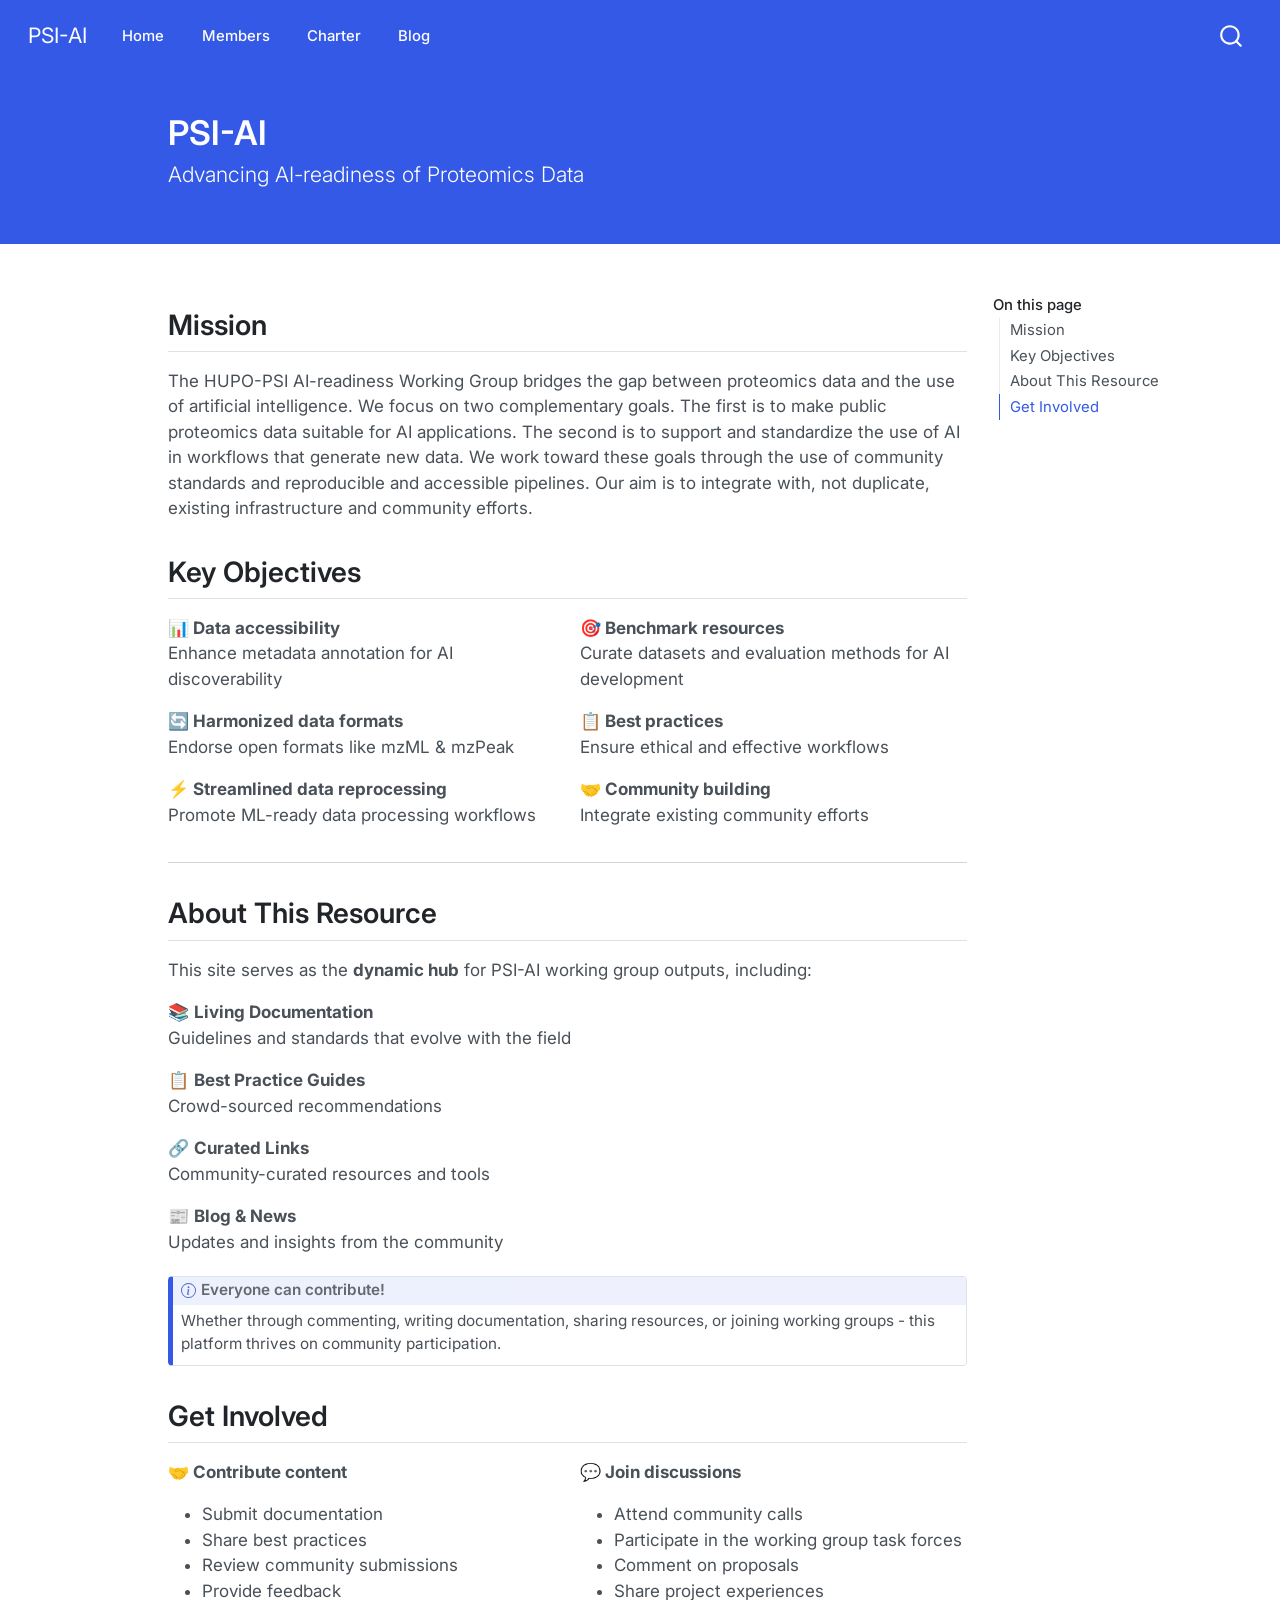
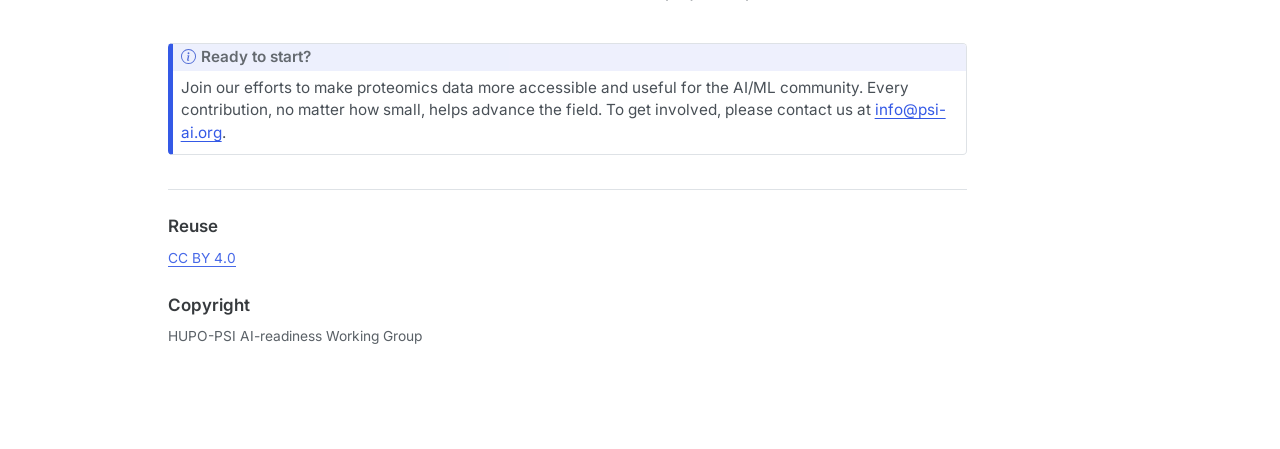
==== commit 6c61fd74: "Built site for gh-pages" ====
--- a/index.html
+++ b/index.html
@@ -2,7 +2,7 @@
 <html xmlns="http://www.w3.org/1999/xhtml" lang="en-US" xml:lang="en-US" dir="ltr"><head>
 
 <meta charset="utf-8">
-<meta name="generator" content="quarto-1.9.37">
+<meta name="generator" content="quarto-1.11.9">
 
 <meta name="viewport" content="width=device-width, initial-scale=1.0, user-scalable=yes">
 
@@ -12,10 +12,13 @@
 /* Default styles provided by pandoc.
 ** See https://pandoc.org/MANUAL.html#variables-for-html for config info.
 */
-code{white-space: pre-wrap;}
 span.smallcaps{font-variant: small-caps;}
-div.columns{display: flex; gap: min(4vw, 1.5em);}
-div.column{flex: auto; overflow-x: auto;}
+div.columns{display: flex; gap: 1.5em;}
+div.column{flex: auto;}
+@media screen {
+div.columns{gap: min(4vw, 1.5em);}
+div.column{overflow-x: auto;}
+}
 div.hanging-indent{margin-left: 1.5em; text-indent: -1.5em;}
 ul.task-list{list-style: none;}
 ul.task-list li input[type="checkbox"] {
@@ -35,14 +38,15 @@
 <meta name="quarto:offset" content="./">
 <script src="site_libs/quarto-html/quarto.js" type="module"></script>
 <script src="site_libs/quarto-html/tabsets/tabsets.js" type="module"></script>
+<script src="site_libs/quarto-html/scrollable-regions/scrollable-regions.js" type="module"></script>
 <script src="site_libs/quarto-html/popper.min.js"></script>
 <script src="site_libs/quarto-html/tippy.umd.min.js"></script>
 <script src="site_libs/quarto-html/anchor.min.js"></script>
 <link href="site_libs/quarto-html/tippy.css" rel="stylesheet">
-<link href="site_libs/quarto-html/quarto-syntax-highlighting-7f8f88aac4f3542376d5c11b86a4c14d.css" rel="stylesheet" id="quarto-text-highlighting-styles">
+<link href="site_libs/quarto-html/quarto-syntax-highlighting-63b5708e65d6cd79cd7618c58d0c21e7.css" rel="stylesheet" id="quarto-text-highlighting-styles">
 <script src="site_libs/bootstrap/bootstrap.min.js"></script>
 <link href="site_libs/bootstrap/bootstrap-icons.css" rel="stylesheet">
-<link href="site_libs/bootstrap/bootstrap-72878f5062ac77525eff4f3f040d9d1c.min.css" rel="stylesheet" append-hash="true" id="quarto-bootstrap" data-mode="light">
+<link href="site_libs/bootstrap/bootstrap-b2e2a721473db3b50ac85a9f106430ce.min.css" rel="stylesheet" append-hash="true" id="quarto-bootstrap" data-mode="light">
 <script id="quarto-search-options" type="application/json">{
   "location": "navbar",
   "copy-button": false,
@@ -81,19 +85,18 @@
 <meta property="og:locale" content="en_US">
 </head>
 
-<body class="nav-fixed quarto-light">
+<body class="nav-fixed quarto-light"><a id="quarto-skip-link" class="visually-hidden-focusable" href="#quarto-document-content">Skip to main content</a>
 
 <div id="quarto-search-results"></div>
   <header id="quarto-header" class="headroom fixed-top quarto-banner">
-    <nav class="navbar navbar-expand-lg " data-bs-theme="dark">
+    <nav class="navbar navbar-expand-lg " data-bs-theme="dark" aria-label="Site">
       <div class="navbar-container container-fluid">
       <div class="navbar-brand-container mx-auto">
     <a class="navbar-brand" href="./index.html">
     <span class="navbar-title">PSI-AI</span>
     </a>
   </div>
-            <div id="quarto-search" class="" title="Search"></div>
-          <button class="navbar-toggler" type="button" data-bs-toggle="collapse" data-bs-target="#navbarCollapse" aria-controls="navbarCollapse" role="menu" aria-expanded="false" aria-label="Toggle navigation" onclick="if (window.quartoToggleHeadroom) { window.quartoToggleHeadroom(); }">
+          <button class="navbar-toggler" type="button" data-bs-toggle="collapse" data-bs-target="#navbarCollapse" aria-controls="navbarCollapse" aria-expanded="false" aria-label="Toggle navigation" onclick="if (window.quartoToggleHeadroom) { window.quartoToggleHeadroom(); }">
   <span class="navbar-toggler-icon"></span>
 </button>
           <div class="collapse navbar-collapse" id="navbarCollapse">
@@ -118,6 +121,7 @@
           </div> <!-- /navcollapse -->
             <div class="quarto-navbar-tools">
 </div>
+            <div id="quarto-search" class="" title="Search"></div>
       </div> <!-- /container-fluid -->
     </nav>
 </header>
@@ -143,7 +147,7 @@
 <!-- sidebar -->
 <!-- margin-sidebar -->
     <div id="quarto-margin-sidebar" class="sidebar margin-sidebar">
-        <nav id="TOC" role="doc-toc" class="toc-active">
+        <nav id="TOC" role="doc-toc" aria-labelledby="toc-title" class="toc-active">
     <h2 id="toc-title">On this page</h2>
    
   <ul>
@@ -155,7 +159,7 @@
 </nav>
     </div>
 <!-- main -->
-<main class="content quarto-banner-title-block" id="quarto-document-content">
+<main class="content quarto-banner-title-block" id="quarto-document-content" tabindex="-1">
 
 
 
@@ -321,11 +325,30 @@
       var localhostRegex = new RegExp(/^(?:http|https):\/\/localhost\:?[0-9]*\//);
       var mailtoRegex = new RegExp(/^mailto:/);
         var filterRegex = new RegExp("https:\/\/www\.psi-ai\.org");
+      const newWindowLabel = "(opens in a new tab)";
+      const newWindowNoteId = "quarto-ext-newwindow-label";
+      // Links reference one hidden label through aria-describedby, so the
+      // announcement never changes their accessible name.
+      var describeNewWindow = (link) => {
+        if (!window.document.getElementById(newWindowNoteId)) {
+          var newWindowNote = window.document.createElement("span");
+          newWindowNote.id = newWindowNoteId;
+          newWindowNote.hidden = true;
+          newWindowNote.textContent = newWindowLabel;
+          window.document.body.appendChild(newWindowNote);
+        }
+        var describedBy = (link.getAttribute("aria-describedby") || "").split(/\s+/).filter(Boolean);
+        if (!describedBy.includes(newWindowNoteId)) {
+          describedBy.push(newWindowNoteId);
+          link.setAttribute("aria-describedby", describedBy.join(" "));
+        }
+      }
       var isInternal = (href) => {
           return filterRegex.test(href) || localhostRegex.test(href) || mailtoRegex.test(href);
       }
       // Inspect non-navigation links and adorn them if external
-     var links = window.document.querySelectorAll('a[href]:not(.nav-link):not(.navbar-brand):not(.toc-action):not(.sidebar-link):not(.sidebar-item-toggle):not(.pagination-link):not(.no-external):not([aria-hidden]):not(.dropdown-item):not(.quarto-navigation-tool):not(.about-link)');
+      window.quartoDecorateExternalLinks = function (root) {
+     var links = (root || window.document).querySelectorAll('a[href]:not(.nav-link):not(.navbar-brand):not(.toc-action):not(.sidebar-link):not(.sidebar-item-toggle):not(.pagination-link):not(.no-external):not([aria-hidden]):not(.dropdown-item):not(.quarto-navigation-tool):not(.about-link)');
       for (var i=0; i<links.length; i++) {
         const link = links[i];
         if (!isInternal(link.href)) {
@@ -339,8 +362,70 @@
             if (link.getAttribute("rel") === null) {
               link.setAttribute("rel", "noopener");
             }
-        }
-      }
+            describeNewWindow(link);
+          if (!link.classList.contains('no-external-icon')) {
+          }
+        }
+      }
+      };
+      window.quartoDecorateExternalLinks(window.document);
+    // Esc closes the popup (WCAG 1.4.13) and focus leaving both trigger and
+    // popup closes it (WCAG 2.4.11); tippy handles neither for interactive popups.
+    const hideOnEscAndFocusOut = {
+      name: 'hideOnEscAndFocusOut',
+      defaultValue: true,
+      fn(instance) {
+        const dismiss = () => {
+          // A show scheduled by the trigger delay would otherwise reopen it
+          instance.clearDelayTimeouts();
+          instance.hide();
+        };
+        const onKeyDown = (event) => {
+          if (event.key !== 'Escape') {
+            return;
+          }
+          // Keep Esc from also reaching page handlers (e.g. reveal.js overview),
+          // except an open reveal.js slide menu, which Esc should close too.
+          // The menu handles keys only when its keyboard option is on.
+          const menuHandlesEsc = window.Reveal?.getPlugin?.('menu')?.isOpen() &&
+            window.Reveal.getConfig().menu?.keyboard !== false;
+          if (!menuHandlesEsc) {
+            event.stopPropagation();
+          }
+          if (instance.popper.contains(window.document.activeElement)) {
+            // Disabled while refocusing so the focus trigger does not reopen it
+            instance.disable();
+            instance.reference.focus();
+            instance.enable();
+          }
+          dismiss();
+        };
+        const onFocusOut = (event) => {
+          const target = event.relatedTarget;
+          if (target && !instance.reference.contains(target) &&
+              !instance.popper.contains(target)) {
+            dismiss();
+          }
+        };
+        // On the trigger too: a click trigger (code-annotations: select) has no
+        // blur handling. Attached for the instance's lifetime so leaving the
+        // trigger also cancels a show still pending on the trigger delay.
+        instance.reference.addEventListener('focusout', onFocusOut);
+        return {
+          onShow() {
+            window.document.addEventListener('keydown', onKeyDown, true);
+            instance.popper.addEventListener('focusout', onFocusOut);
+          },
+          onHide() {
+            window.document.removeEventListener('keydown', onKeyDown, true);
+            instance.popper.removeEventListener('focusout', onFocusOut);
+          },
+          onDestroy() {
+            instance.reference.removeEventListener('focusout', onFocusOut);
+          },
+        };
+      },
+    };
     function tippyHover(el, contentFn, onTriggerFn, onUntriggerFn) {
       const config = {
         allowHTML: true,
@@ -354,6 +439,7 @@
         interactiveBorder: 10,
         theme: 'quarto',
         placement: 'bottom-start',
+        plugins: [hideOnEscAndFocusOut],
       };
       if (contentFn) {
         config.content = contentFn;
@@ -516,44 +602,54 @@
           const lineIds = lines.map((line) => {
             return targetCell + "-" + line;
           })
-          let top = null;
-          let height = null;
-          let parent = null;
+          // Each band is positioned against its own containing block, which is
+          // not the offsetParent of the lines, so place it from client rects.
+          const placeBand = (band, firstEl, lastEl, codeBlock) => {
+            const container = band.offsetParent;
+            if (container === null) {
+              return;
+            }
+            const containerRect = container.getBoundingClientRect();
+            // Reveal.js scales slides with a transform, so convert client
+            // pixels back to the CSS pixels of the container.
+            const scale = containerRect.height / container.offsetHeight || 1;
+            const firstRect = firstEl.getBoundingClientRect();
+            const lastRect = lastEl.getBoundingClientRect();
+            const top = (firstRect.top - containerRect.top) / scale - container.clientTop + container.scrollTop;
+            const height = (lastRect.bottom - firstRect.top) / scale;
+            band.style.top = top - 2 + "px";
+            band.style.height = height + 4 + "px";
+            if (codeBlock) {
+              // Without the copy button wrapper, the containing block is wider
+              // than the code block, so span the code block explicitly.
+              const blockRect = codeBlock.getBoundingClientRect();
+              band.style.left = (blockRect.left - containerRect.left) / scale - container.clientLeft + container.scrollLeft + "px";
+              band.style.width = blockRect.width / scale + "px";
+            }
+          };
           if (lineIds.length > 0) {
-              //compute the position of the single el (top and bottom and make a div)
-              const el = window.document.getElementById(lineIds[0]);
-              top = el.offsetTop;
-              height = el.offsetHeight;
-              parent = el.parentElement.parentElement;
-            if (lineIds.length > 1) {
-              const lastEl = window.document.getElementById(lineIds[lineIds.length - 1]);
-              const bottom = lastEl.offsetTop + lastEl.offsetHeight;
-              height = bottom - top;
-            }
-            if (top !== null && height !== null && parent !== null) {
-              // cook up a div (if necessary) and position it 
-              let div = window.document.getElementById("code-annotation-line-highlight");
-              if (div === null) {
-                div = window.document.createElement("div");
-                div.setAttribute("id", "code-annotation-line-highlight");
-                div.style.position = 'absolute';
-                parent.appendChild(div);
-              }
-              div.style.top = top - 2 + "px";
-              div.style.height = height + 4 + "px";
-              div.style.left = 0;
-              let gutterDiv = window.document.getElementById("code-annotation-line-highlight-gutter");
-              if (gutterDiv === null) {
-                gutterDiv = window.document.createElement("div");
-                gutterDiv.setAttribute("id", "code-annotation-line-highlight-gutter");
-                gutterDiv.style.position = 'absolute';
-                const codeCell = window.document.getElementById(targetCell);
-                const gutter = codeCell.querySelector('.code-annotation-gutter');
-                gutter.appendChild(gutterDiv);
-              }
-              gutterDiv.style.top = top - 2 + "px";
-              gutterDiv.style.height = height + 4 + "px";
-            }
+            const el = window.document.getElementById(lineIds[0]);
+            const lastEl = window.document.getElementById(lineIds[lineIds.length - 1]);
+            const parent = el.parentElement.parentElement;
+            // cook up a div (if necessary) and position it
+            let div = window.document.getElementById("code-annotation-line-highlight");
+            if (div === null) {
+              div = window.document.createElement("div");
+              div.setAttribute("id", "code-annotation-line-highlight");
+              div.style.position = 'absolute';
+              parent.appendChild(div);
+            }
+            placeBand(div, el, lastEl, parent.closest("div.sourceCode") || parent);
+            let gutterDiv = window.document.getElementById("code-annotation-line-highlight-gutter");
+            if (gutterDiv === null) {
+              gutterDiv = window.document.createElement("div");
+              gutterDiv.setAttribute("id", "code-annotation-line-highlight-gutter");
+              gutterDiv.style.position = 'absolute';
+              const codeCell = window.document.getElementById(targetCell);
+              const gutter = codeCell.querySelector('.code-annotation-gutter');
+              gutter.appendChild(gutterDiv);
+            }
+            placeBand(gutterDiv, el, lastEl);
             selectedAnnoteEl = annoteEl;
           }
         };
@@ -652,6 +748,9 @@
     }
   });
   </script>
+  <script type="application/javascript">
+  window.quartoScrollableRegionsLabels = {"code":"Scrollable code","output":"Scrollable output"};
+  </script>
 </div> <!-- /content -->
 
 
--- a/site_libs/quarto-html/quarto-syntax-highlighting-63b5708e65d6cd79cd7618c58d0c21e7.css
+++ b/site_libs/quarto-html/quarto-syntax-highlighting-63b5708e65d6cd79cd7618c58d0c21e7.css
@@ -0,0 +1,236 @@
+/* quarto syntax highlight colors */
+:root {
+  --quarto-hl-ot-color: #003B4F;
+  --quarto-hl-at-color: #657422;
+  --quarto-hl-ss-color: #20794D;
+  --quarto-hl-an-color: #5E5E5E;
+  --quarto-hl-fu-color: #4758AB;
+  --quarto-hl-st-color: #20794D;
+  --quarto-hl-cf-color: #003B4F;
+  --quarto-hl-op-color: #5E5E5E;
+  --quarto-hl-er-color: #AD0000;
+  --quarto-hl-bn-color: #AD0000;
+  --quarto-hl-al-color: #AD0000;
+  --quarto-hl-va-color: #111111;
+  --quarto-hl-bu-color: inherit;
+  --quarto-hl-ex-color: inherit;
+  --quarto-hl-pp-color: #AD0000;
+  --quarto-hl-in-color: #5E5E5E;
+  --quarto-hl-vs-color: #20794D;
+  --quarto-hl-wa-color: #5E5E5E;
+  --quarto-hl-do-color: #5E5E5E;
+  --quarto-hl-im-color: #00769E;
+  --quarto-hl-ch-color: #20794D;
+  --quarto-hl-dt-color: #AD0000;
+  --quarto-hl-fl-color: #AD0000;
+  --quarto-hl-co-color: #5E5E5E;
+  --quarto-hl-cv-color: #5E5E5E;
+  --quarto-hl-cn-color: #8f5902;
+  --quarto-hl-sc-color: #5E5E5E;
+  --quarto-hl-dv-color: #AD0000;
+  --quarto-hl-kw-color: #003B4F;
+}
+
+/* other quarto variables */
+:root {
+  --quarto-font-monospace: SFMono-Regular, Menlo, Monaco, Consolas, "Liberation Mono", "Courier New", monospace;
+}
+
+/* syntax highlight based on Pandoc's rules */
+pre > code.sourceCode > span {
+  color: #003B4F;
+}
+
+code.sourceCode > span {
+  color: #003B4F;
+}
+
+div.sourceCode,
+div.sourceCode pre.sourceCode {
+  color: #003B4F;
+}
+
+/* Normal */
+code span {
+  color: #003B4F;
+}
+
+/* Alert */
+code span.al {
+  color: #AD0000;
+  font-style: inherit;
+}
+
+/* Annotation */
+code span.an {
+  color: #5E5E5E;
+  font-style: inherit;
+}
+
+/* Attribute */
+code span.at {
+  color: #657422;
+  font-style: inherit;
+}
+
+/* BaseN */
+code span.bn {
+  color: #AD0000;
+  font-style: inherit;
+}
+
+/* BuiltIn */
+code span.bu {
+  font-style: inherit;
+}
+
+/* ControlFlow */
+code span.cf {
+  color: #003B4F;
+  font-weight: bold;
+  font-style: inherit;
+}
+
+/* Char */
+code span.ch {
+  color: #20794D;
+  font-style: inherit;
+}
+
+/* Constant */
+code span.cn {
+  color: #8f5902;
+  font-style: inherit;
+}
+
+/* Comment */
+code span.co {
+  color: #5E5E5E;
+  font-style: inherit;
+}
+
+/* CommentVar */
+code span.cv {
+  color: #5E5E5E;
+  font-style: italic;
+}
+
+/* Documentation */
+code span.do {
+  color: #5E5E5E;
+  font-style: italic;
+}
+
+/* DataType */
+code span.dt {
+  color: #AD0000;
+  font-style: inherit;
+}
+
+/* DecVal */
+code span.dv {
+  color: #AD0000;
+  font-style: inherit;
+}
+
+/* Error */
+code span.er {
+  color: #AD0000;
+  font-style: inherit;
+}
+
+/* Extension */
+code span.ex {
+  font-style: inherit;
+}
+
+/* Float */
+code span.fl {
+  color: #AD0000;
+  font-style: inherit;
+}
+
+/* Function */
+code span.fu {
+  color: #4758AB;
+  font-style: inherit;
+}
+
+/* Import */
+code span.im {
+  color: #00769E;
+  font-style: inherit;
+}
+
+/* Information */
+code span.in {
+  color: #5E5E5E;
+  font-style: inherit;
+}
+
+/* Keyword */
+code span.kw {
+  color: #003B4F;
+  font-weight: bold;
+  font-style: inherit;
+}
+
+/* Operator */
+code span.op {
+  color: #5E5E5E;
+  font-style: inherit;
+}
+
+/* Other */
+code span.ot {
+  color: #003B4F;
+  font-style: inherit;
+}
+
+/* Preprocessor */
+code span.pp {
+  color: #AD0000;
+  font-style: inherit;
+}
+
+/* SpecialChar */
+code span.sc {
+  color: #5E5E5E;
+  font-style: inherit;
+}
+
+/* SpecialString */
+code span.ss {
+  color: #20794D;
+  font-style: inherit;
+}
+
+/* String */
+code span.st {
+  color: #20794D;
+  font-style: inherit;
+}
+
+/* Variable */
+code span.va {
+  color: #111111;
+  font-style: inherit;
+}
+
+/* VerbatimString */
+code span.vs {
+  color: #20794D;
+  font-style: inherit;
+}
+
+/* Warning */
+code span.wa {
+  color: #5E5E5E;
+  font-style: italic;
+}
+
+.prevent-inlining {
+  content: "</";
+}
+
+/*# sourceMappingURL=054cc16b9e9817627be6994582d2ffb5.css.map */
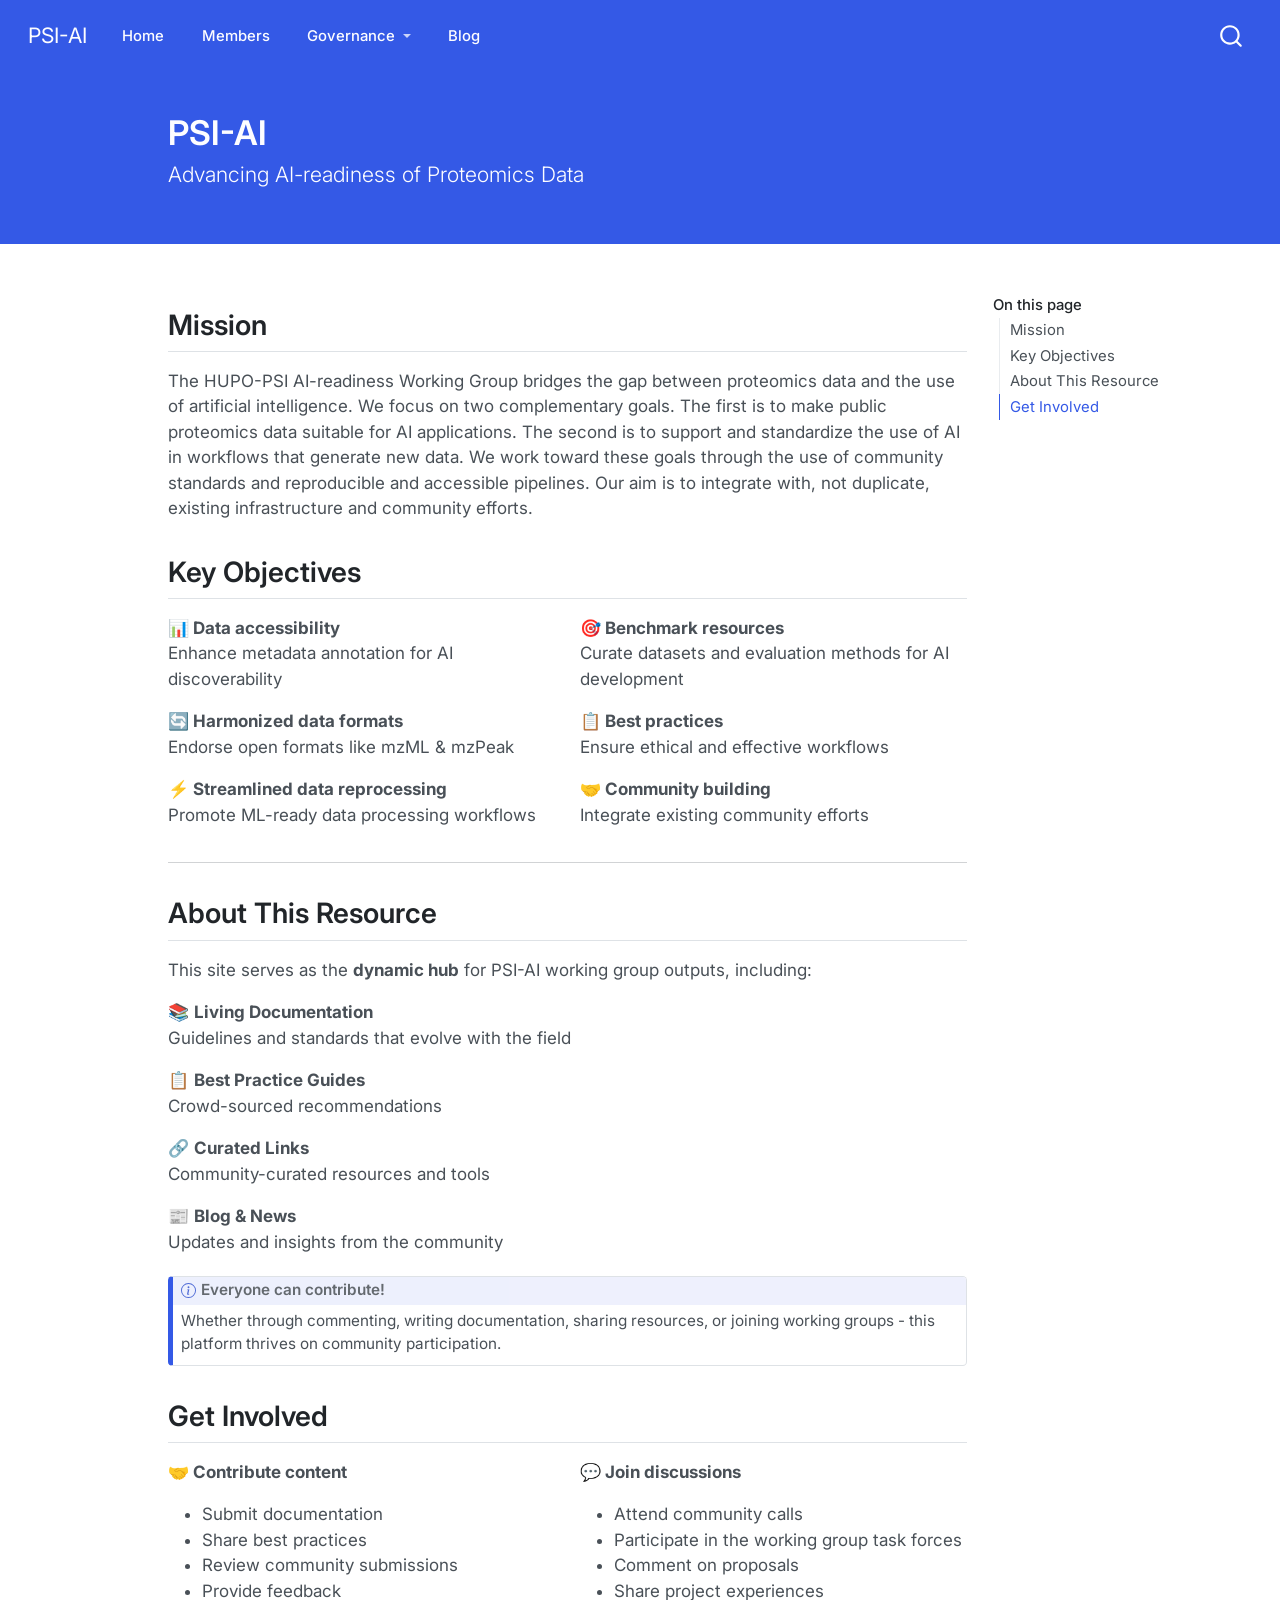
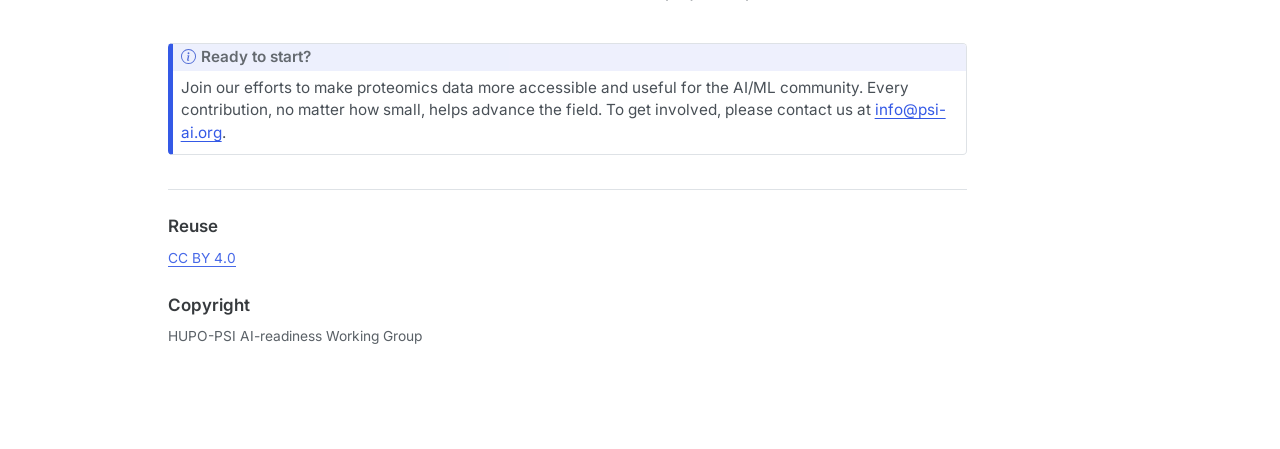
==== commit 1a33b7e2: "Built site for gh-pages" ====
--- a/index.html
+++ b/index.html
@@ -109,10 +109,21 @@
     <a class="nav-link" href="./members/index.html"> 
 <span class="menu-text">Members</span></a>
   </li>  
-  <li class="nav-item">
-    <a class="nav-link" href="./charter/index.html"> 
-<span class="menu-text">Charter</span></a>
+  <li class="nav-item dropdown ">
+    <a class="nav-link dropdown-toggle" href="#" id="nav-menu-governance" role="link" data-bs-toggle="dropdown" aria-expanded="false">
+ <span class="menu-text">Governance</span>
+    </a>
+    <ul class="dropdown-menu" aria-labelledby="nav-menu-governance">    
+        <li>
+    <a class="dropdown-item" href="./governance/charter/index.html">
+ <span class="dropdown-text">Charter</span></a>
   </li>  
+        <li>
+    <a class="dropdown-item" href="./governance/code-of-conduct/index.html">
+ <span class="dropdown-text">Code of conduct</span></a>
+  </li>  
+    </ul>
+  </li>
   <li class="nav-item">
     <a class="nav-link" href="./blog/index.html"> 
 <span class="menu-text">Blog</span></a>
